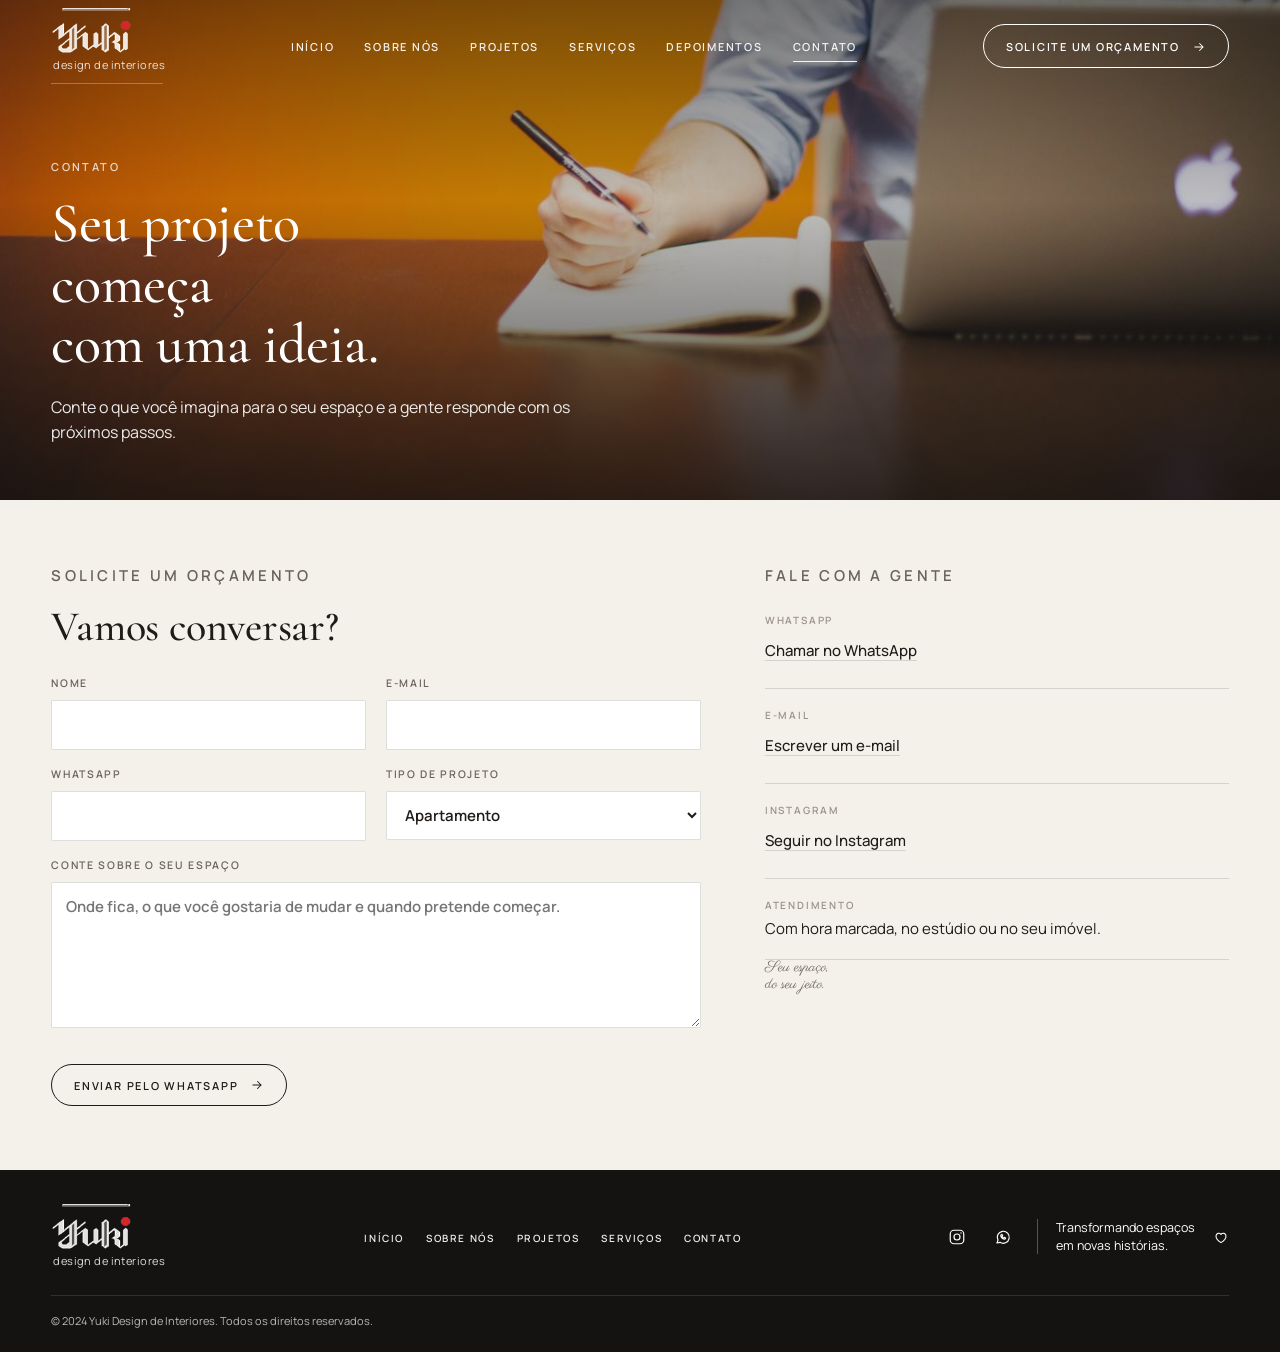
==== contato.html @ 9c8345da "Fotos do Pexels e paginas Sobre, Projetos, Servicos, Depoimentos e Contato Ela pediu fotos de qualid" ====
<!doctype html>
<html lang="pt-BR">
<head>
<meta charset="utf-8">
<meta name="viewport" content="width=device-width, initial-scale=1">
<title>Contato · Yuki Design de Interiores</title>
<meta name="description" content="Fale com a Yuki Design de Interiores e solicite um orçamento para o seu projeto residencial, comercial ou corporativo.">
<link rel="icon" href="img/favicon.png" type="image/png">
<link rel="preconnect" href="https://fonts.googleapis.com">
<link rel="preconnect" href="https://fonts.gstatic.com" crossorigin>
<link rel="stylesheet" href="https://fonts.googleapis.com/css2?family=Cormorant+Garamond:wght@500;600&family=Manrope:wght@400;500;600;700&family=Parisienne&display=swap">
<link rel="stylesheet" href="css/estilo.css">
</head>
<body class="pagina-contato">

<header class="topo" id="topo">
  <div class="miolo">
    <a class="marca" href="index.html" aria-label="Yuki Design de Interiores, início">
      <img src="img/logo-branca.png" alt="Yuki" width="190" height="80">
      <small>design de interiores</small>
    </a>
    <nav aria-label="Principal">
      <ul class="menu" id="menu">
        <li><a href="index.html">Início</a></li>
        <li><a href="sobre.html">Sobre nós</a></li>
        <li><a href="projetos.html">Projetos</a></li>
        <li><a href="servicos.html">Serviços</a></li>
        <li><a href="depoimentos.html">Depoimentos</a></li>
        <li><a href="contato.html" aria-current="page">Contato</a></li>
      </ul>
    </nav>
    <a class="botao claro" href="contato.html">Solicite um orçamento <svg viewBox="0 0 24 24" fill="none" stroke="currentColor" stroke-width="1.8" stroke-linecap="round" stroke-linejoin="round" aria-hidden="true"><path d="M5 12h14M13 6l6 6-6 6"/></svg></a>
    <button class="abrir-menu" type="button" aria-expanded="false" aria-controls="menu" aria-label="Abrir o menu"><svg viewBox="0 0 24 24" fill="none" stroke="currentColor" stroke-width="1.8" stroke-linecap="round" aria-hidden="true"><path d="M4 7h16M4 12h16M4 17h16"/></svg></button>
  </div>
</header>

<main>
  <section class="banner" style="background-image: url('img/contato.jpg')">
    <div class="miolo">
      <p class="rotulo">Contato</p>
      <h1 class="serif">Seu projeto começa<br>com uma ideia.</h1>
      <p class="lead">Conte o que você imagina para o seu espaço e a gente responde com os próximos passos.</p>
    </div>
  </section>

  <section class="secao contato-secao">
    <div class="miolo duas">
      <form class="form" id="form-contato" novalidate>
        <p class="rotulo">Solicite um orçamento</p>
        <h2 class="serif">Vamos conversar?</h2>
        <div class="campos">
          <label>Nome<input type="text" name="nome" autocomplete="name" required></label>
          <label>E-mail<input type="email" name="email" autocomplete="email" required></label>
          <label>WhatsApp<input type="tel" name="whatsapp" autocomplete="tel" inputmode="tel"></label>
          <label>Tipo de projeto<select name="tipo"><option>Apartamento</option><option>Casa</option><option>Loja ou restaurante</option><option>Escritório</option><option>Consultoria de decoração</option><option>Outro</option></select></label>
          <label class="larga">Conte sobre o seu espaço<textarea name="mensagem" rows="5" placeholder="Onde fica, o que você gostaria de mudar e quando pretende começar."></textarea></label>
        </div>
        <button class="botao" type="submit">Enviar pelo WhatsApp <svg viewBox="0 0 24 24" fill="none" stroke="currentColor" stroke-width="1.8" stroke-linecap="round" stroke-linejoin="round" aria-hidden="true"><path d="M5 12h14M13 6l6 6-6 6"/></svg></button>
        <p class="aviso" id="aviso-form" hidden></p>
      </form>
      <aside class="info">
        <p class="rotulo">Fale com a gente</p>
        <ul>
          <li><span class="rotulo-mini">WhatsApp</span><a href="#" data-contato="whatsapp">Chamar no WhatsApp</a></li>
          <li><span class="rotulo-mini">E-mail</span><a href="#" data-contato="email">Escrever um e-mail</a></li>
          <li><span class="rotulo-mini">Instagram</span><a href="#" data-contato="instagram">Seguir no Instagram</a></li>
          <li><span class="rotulo-mini">Atendimento</span><span>Com hora marcada, no estúdio ou no seu imóvel.</span></li>
        </ul>
        <p class="script-escuro">Seu espaço,<br>do seu jeito.</p>
      </aside>
    </div>
  </section>
</main>

<footer class="rodape">
  <div class="miolo linha-1">
    <a class="marca" href="index.html" aria-label="Yuki Design de Interiores, início">
      <img src="img/logo-branca.png" alt="Yuki" width="190" height="80">
      <small>design de interiores</small>
    </a>
    <nav aria-label="Rodapé">
      <ul class="menu">
        <li><a href="index.html">Início</a></li>
        <li><a href="sobre.html">Sobre nós</a></li>
        <li><a href="projetos.html">Projetos</a></li>
        <li><a href="servicos.html">Serviços</a></li>
        <li><a href="contato.html">Contato</a></li>
      </ul>
    </nav>
    <div class="redes">
      <div class="icones">
        <a href="#" data-contato="instagram" aria-label="Instagram"><svg viewBox="0 0 24 24" fill="none" stroke="currentColor" stroke-width="1.6" stroke-linejoin="round" aria-hidden="true"><rect x="3" y="3" width="18" height="18" rx="5"/><circle cx="12" cy="12" r="4"/><circle cx="17.3" cy="6.7" r="0.9" fill="currentColor" stroke="none"/></svg></a>
        <a href="#" data-contato="whatsapp" aria-label="WhatsApp"><svg viewBox="0 0 24 24" fill="none" stroke="currentColor" stroke-width="1.6" stroke-linejoin="round" aria-hidden="true"><path d="M4 20l1.3-3.8A8 8 0 1 1 8 19.1z"/><path d="M9 9.5c0 3 2.5 5.5 5.5 5.5l1-1.5-2-1-1 1a4 4 0 0 1-2-2l1-1-1-2z"/></svg></a>
      </div>
      <p class="frase">Transformando espaços em novas histórias. <svg viewBox="0 0 24 24" fill="none" stroke="currentColor" stroke-width="1.6" stroke-linejoin="round" aria-hidden="true"><path d="M12 20.5s-7.5-4.6-7.5-10A4.1 4.1 0 0 1 12 8.2a4.1 4.1 0 0 1 7.5 2.3c0 5.4-7.5 10-7.5 10z"/></svg></p>
    </div>
  </div>
  <div class="miolo linha-2">© 2024 Yuki Design de Interiores. Todos os direitos reservados.</div>
</footer>

<script src="js/site.js"></script>
</body>
</html>
---- css/estilo.css ----
/* Yuki Design de Interiores: folha de estilo unica, gerada por yuki-paginas.cjs */
:root {
  --escuro: #151311;
  --escuro-2: #1f1b18;
  --creme: #f4f0ea;
  --areia: #ece7df;
  --tinta: #1e1b18;
  --cinza: #6a635b;
  --cinza-claro: #9a938a;
  --vermelho: #d8262c;
  --linha: rgba(30, 27, 24, 0.14);
  --linha-clara: rgba(255, 255, 255, 0.28);
  --branco: #ffffff;
  --margem: clamp(16px, 4vw, 56px);
  --largura: 1240px;
  --serif: "Cormorant Garamond", "Times New Roman", serif;
  --sans: "Manrope", "Segoe UI", Arial, sans-serif;
  --script: "Parisienne", "Brush Script MT", cursive;
}
* { box-sizing: border-box; }
html { scroll-behavior: smooth; }
@media (prefers-reduced-motion: reduce) { html { scroll-behavior: auto; } *, *::before, *::after { transition: none !important; animation: none !important; } }
body { margin: 0; background: var(--creme); color: var(--tinta); font-family: var(--sans); font-size: 15px; line-height: 1.6; -webkit-font-smoothing: antialiased; }
img { display: block; max-width: 100%; }
a { color: inherit; text-decoration: none; }
:focus-visible { outline: 2px solid var(--vermelho); outline-offset: 3px; }
.miolo { width: min(var(--largura), 100% - 2 * var(--margem)); margin-inline: auto; }
.nowrap { white-space: nowrap; }
.centro { text-align: center; }

.rotulo { font-size: 11px; font-weight: 600; letter-spacing: 0.22em; text-transform: uppercase; color: var(--cinza); margin: 0 0 18px; }
.serif { font-family: var(--serif); font-weight: 500; line-height: 1.08; letter-spacing: -0.005em; text-wrap: balance; margin: 0; }
h2.serif.centro { margin-bottom: 36px; font-size: clamp(32px, 3.4vw, 42px); }
.botao { display: inline-flex; align-items: center; gap: 12px; padding: 13px 22px 12px; border: 1px solid currentColor; border-radius: 999px; font-size: 11px; font-weight: 600; letter-spacing: 0.16em; text-transform: uppercase; white-space: nowrap; transition: background .25s, color .25s, border-color .25s; }
.botao svg { width: 14px; height: 14px; flex: none; }
.botao:hover { background: var(--tinta); color: var(--creme); border-color: var(--tinta); }
.botao.claro { color: var(--branco); }
.botao.claro:hover { background: var(--branco); color: var(--tinta); border-color: var(--branco); }
.botao.cheio { background: var(--branco); color: var(--tinta); border-color: var(--branco); }
.botao.cheio:hover { background: transparent; color: var(--branco); }
.ponto { display: inline-block; width: 7px; height: 7px; border-radius: 50%; background: var(--vermelho); vertical-align: middle; margin-left: 5px; position: relative; top: -1px; }

/* Cabecalho sobre o heroi ou o banner */
.topo { position: absolute; inset: 0 0 auto 0; z-index: 5; color: var(--branco); }
.topo .miolo { display: grid; grid-template-columns: auto 1fr auto; align-items: center; gap: 24px; height: 92px; }
.marca { display: inline-flex; flex-direction: column; align-items: flex-start; gap: 2px; padding-bottom: 10px; position: relative; }
.marca img { height: 46px; width: auto; }
.marca small { font-size: 11px; letter-spacing: 0.04em; color: rgba(255,255,255,0.85); padding-left: 2px; }
.marca::after { content: ""; position: absolute; left: 0; bottom: 0; width: 112px; height: 1px; background: var(--linha-clara); }
.menu { display: flex; justify-content: center; gap: 30px; margin: 0; padding: 0; list-style: none; }
.menu a { font-size: 11px; font-weight: 600; letter-spacing: 0.16em; text-transform: uppercase; padding: 10px 0; position: relative; opacity: 0.92; }
.menu a::after { content: ""; position: absolute; left: 0; right: 0; bottom: 2px; height: 1px; background: var(--branco); transform: scaleX(0); transform-origin: left; transition: transform .25s; }
.menu a:hover::after, .menu a[aria-current]::after { transform: scaleX(1); }
.abrir-menu { display: none; width: 44px; height: 44px; border: 1px solid var(--linha-clara); border-radius: 999px; background: transparent; color: var(--branco); cursor: pointer; align-items: center; justify-content: center; }
.abrir-menu svg { width: 20px; height: 20px; }

/* Heroi da home, com o slide de videos */
.heroi { position: relative; min-height: clamp(520px, 44vw, 640px); display: flex; align-items: center; color: var(--branco); background: #171412; overflow: hidden; isolation: isolate; }
.heroi .slides { position: absolute; inset: 0; z-index: -2; }
.heroi .fundo { position: absolute; top: 0; right: 0; bottom: 0; width: 76%; height: 100%; object-fit: cover; object-position: 55% 50%; }
.heroi video.fundo { opacity: 0; transition: opacity 1.6s ease; background: transparent; }
.heroi video.fundo.ativo { opacity: 1; }
.heroi::before { content: ""; position: absolute; inset: 0; z-index: -1; background: linear-gradient(90deg, #171412 0%, #171412 18%, rgba(23,20,18,0.92) 27%, rgba(23,20,18,0.62) 38%, rgba(23,20,18,0.28) 56%, rgba(23,20,18,0.12) 78%, rgba(23,20,18,0.4) 100%), linear-gradient(180deg, rgba(14,12,11,0.5) 0%, rgba(14,12,11,0) 32%); }
.heroi .miolo { display: grid; grid-template-columns: minmax(0, 560px) 1fr; align-items: end; gap: 32px; padding-top: 116px; padding-bottom: 50px; }
.heroi .rotulo { color: rgba(255,255,255,0.78); }
.heroi h1 { font-size: clamp(40px, 4.4vw, 58px); text-wrap: initial; }
.heroi p { max-width: 38ch; margin: 26px 0 32px; font-size: 15px; line-height: 1.65; color: rgba(255,255,255,0.9); }
.assinatura { justify-self: end; align-self: end; text-align: center; font-family: var(--script); font-size: clamp(34px, 3.2vw, 44px); line-height: 1.1; color: rgba(255,255,255,0.95); padding-bottom: 6px; margin: 0; }
.assinatura svg { width: 26px; height: 26px; display: block; margin: 10px auto 0; opacity: 0.9; }

/* Banner das paginas internas */
.banner { position: relative; min-height: clamp(380px, 40vw, 500px); display: flex; align-items: flex-end; color: var(--branco); background-color: var(--escuro); background-position: center; background-size: cover; background-repeat: no-repeat; isolation: isolate; }
.banner::before { content: ""; position: absolute; inset: 0; z-index: -1; background: linear-gradient(180deg, rgba(14,12,11,0.55) 0%, rgba(14,12,11,0.25) 40%, rgba(14,12,11,0.78) 100%); }
.banner .miolo { padding-top: 140px; padding-bottom: 54px; }
.banner .rotulo { color: rgba(255,255,255,0.78); }
.banner h1 { font-size: clamp(38px, 4.4vw, 56px); max-width: 14ch; }
.banner .lead { max-width: 52ch; margin: 20px 0 0; font-size: 16px; color: rgba(255,255,255,0.9); }

/* Faixa de categorias */
.faixa { background: var(--areia); border-bottom: 1px solid var(--linha); }
.faixa ul { display: grid; grid-template-columns: repeat(6, 1fr); margin: 0; padding: 34px 0 30px; list-style: none; }
.faixa li { position: relative; text-align: center; padding: 0 10px; }
.faixa li + li::before { content: ""; position: absolute; left: 0; top: 18%; height: 64%; width: 1px; background: var(--linha); }
.faixa a { display: inline-flex; flex-direction: column; align-items: center; gap: 16px; font-size: 10.5px; font-weight: 600; letter-spacing: 0.2em; text-transform: uppercase; line-height: 1.6; color: var(--cinza); transition: color .3s; }
.faixa .circulo { position: relative; width: 66px; height: 66px; border-radius: 50%; border: 1px solid rgba(30, 27, 24, 0.32); background: transparent; color: var(--tinta); display: grid; place-items: center; transition: background .35s, border-color .35s, color .35s, transform .35s; }
.faixa .circulo::after { content: ""; position: absolute; inset: -6px; border-radius: 50%; border: 1px solid rgba(30, 27, 24, 0.14); transition: inset .35s, border-color .35s; }
.faixa .circulo svg { width: 26px; height: 26px; }
.faixa a:hover { color: var(--tinta); }
.faixa a:hover .circulo { background: var(--tinta); border-color: var(--tinta); color: var(--creme); transform: translateY(-2px); }
.faixa a:hover .circulo::after { inset: -9px; border-color: rgba(30, 27, 24, 0.3); }

/* Projetos em destaque (home) */
.projetos .miolo { display: grid; grid-template-columns: minmax(200px, 250px) 1fr; gap: clamp(24px, 4vw, 64px); padding: 56px 0 56px; align-items: start; }
.projetos h2 { font-size: clamp(36px, 3.6vw, 46px); }
.projetos p { color: var(--cinza); max-width: 30ch; margin: 24px 0 36px; font-size: 14px; }
.grade { display: grid; grid-template-columns: repeat(3, 1fr); gap: 8px; margin: 0; padding: 0; list-style: none; }
.grade li { position: relative; aspect-ratio: 4 / 3; overflow: hidden; background: #d9d2c8; }
.grade img { width: 100%; height: 100%; object-fit: cover; transition: transform .6s; }
.grade li:hover img { transform: scale(1.04); }
.grade a { position: absolute; inset: 0; display: flex; align-items: flex-end; justify-content: space-between; gap: 12px; padding: 14px 14px 12px; color: var(--branco); font-size: 15px; font-weight: 500; background: linear-gradient(180deg, rgba(0,0,0,0) 45%, rgba(0,0,0,0.62) 100%); }
.grade a svg { width: 16px; height: 16px; flex: none; margin-bottom: 3px; }

/* Sobre (home) */
.sobre { background: var(--areia); }
.sobre .caixa { display: grid; width: 100%; margin: 0; padding-right: max(var(--margem), calc((100% - var(--largura)) / 2)); grid-template-columns: minmax(240px, calc(max(var(--margem), (100% - var(--largura)) / 2) + 322px)) minmax(0, 1fr) minmax(200px, 250px); align-items: center; gap: clamp(24px, 4vw, 48px); }
.sobre figure { margin: 0; align-self: stretch; }
.sobre figure img { width: 100%; height: 100%; min-height: 300px; object-fit: cover; }
.sobre .texto { padding: 40px 0; }
.sobre h2 { font-size: clamp(32px, 3.2vw, 40px); }
.sobre p { color: var(--cinza); margin: 22px 0 30px; font-size: 14px; max-width: 48ch; }
.valores { margin: 0; padding: 0 0 0 clamp(20px, 3vw, 40px); list-style: none; border-left: 1px solid var(--linha); align-self: center; }
.valores li { display: grid; grid-template-columns: 32px 1fr; align-items: center; gap: 16px; padding: 10px 0; font-size: 10.5px; font-weight: 600; letter-spacing: 0.16em; text-transform: uppercase; color: var(--cinza); line-height: 1.5; }
.valores svg { width: 28px; height: 28px; color: var(--tinta); }

/* Chamada */
.chamada { position: relative; color: var(--branco); background: var(--escuro); isolation: isolate; overflow: hidden; }
.chamada .fundo { position: absolute; inset: 0; z-index: -2; width: 100%; height: 100%; object-fit: cover; object-position: center 60%; }
.chamada::before { content: ""; position: absolute; inset: 0; z-index: -1; background: rgba(12,10,9,0.7); }
.chamada .miolo { display: grid; grid-template-columns: minmax(180px, 260px) 1fr auto; align-items: center; gap: clamp(24px, 4vw, 56px); padding: 40px 0; }
.chamada .script { font-family: var(--script); font-size: clamp(32px, 3vw, 40px); line-height: 1.1; text-align: center; margin: 0; }
.chamada h2 { font-size: clamp(26px, 2.4vw, 30px); }
.chamada p { margin: 10px 0 0; max-width: 40ch; font-size: 14px; color: rgba(255,255,255,0.88); }

/* Rodape */
.rodape { background: var(--escuro); color: var(--branco); }
.rodape .linha-1 { display: grid; grid-template-columns: auto 1fr auto; align-items: center; gap: 32px; padding: 34px 0 26px; }
.rodape .marca::after { display: none; }
.rodape .marca { padding-bottom: 0; }
.rodape .menu { gap: 22px; }
.rodape .menu a { font-size: 10px; letter-spacing: 0.16em; }
.redes { display: flex; align-items: center; gap: 18px; }
.redes .icones { display: flex; gap: 14px; }
.redes .icones a { width: 32px; height: 32px; display: grid; place-items: center; border-radius: 50%; transition: background .25s; }
.redes .icones a:hover { background: rgba(255,255,255,0.1); }
.redes .icones svg { width: 18px; height: 18px; }
.redes .frase { display: flex; align-items: center; gap: 14px; padding-left: 18px; border-left: 1px solid var(--linha-clara); font-size: 12.5px; line-height: 1.4; max-width: 24ch; margin: 0; }
.redes .frase svg { width: 16px; height: 16px; flex: none; }
.rodape .linha-2 { border-top: 1px solid rgba(255,255,255,0.12); padding: 16px 0 22px; font-size: 11px; color: rgba(255,255,255,0.7); }

/* Secoes das paginas internas */
.secao { padding: 64px 0; }
.secao.valores-secao, .secao.tira-fotos { background: var(--areia); }
.duas { display: grid; grid-template-columns: minmax(280px, 1fr) minmax(0, 1.2fr); gap: clamp(28px, 5vw, 72px); align-items: center; }
.duas h2 { font-size: clamp(32px, 3.4vw, 42px); margin-bottom: 20px; }
.duas p { color: var(--cinza); font-size: 15px; margin: 0 0 16px; max-width: 56ch; }
.duas .botao { margin-top: 12px; }
.foto-lateral { margin: 0; }
.foto-lateral img { width: 100%; height: auto; aspect-ratio: 4 / 5; object-fit: cover; }
.cartoes { list-style: none; margin: 36px 0 0; padding: 0; display: grid; gap: 24px; }
.cartoes.quatro { grid-template-columns: repeat(4, 1fr); }
.cartoes.tres { grid-template-columns: repeat(3, 1fr); }
.cartoes li { background: var(--creme); border: 1px solid var(--linha); padding: 28px 26px; }
.cartoes > li > svg { width: 30px; height: 30px; color: var(--tinta); }
.cartoes h3 { font-family: var(--serif); font-size: 25px; font-weight: 500; margin: 14px 0 8px; line-height: 1.15; }
.cartoes p { margin: 0; color: var(--cinza); font-size: 14px; }
.valores-secao .cartoes li { background: transparent; border: 0; border-top: 1px solid var(--tinta); padding: 22px 0 0; }
.servicos-lista li { background: var(--branco); }
.passos { list-style: none; margin: 36px 0 0; padding: 0; display: grid; grid-template-columns: repeat(5, 1fr); gap: 20px; }
.passos li { border-top: 1px solid var(--tinta); padding-top: 18px; }
.passos .num { font-family: var(--serif); font-size: 36px; line-height: 1; color: var(--tinta); display: block; }
.passos h3 { font-size: 11px; letter-spacing: 0.18em; text-transform: uppercase; margin: 14px 0 10px; }
.passos p { margin: 0; color: var(--cinza); font-size: 13.5px; }
.tira { list-style: none; margin: 0; padding: 0; display: grid; grid-template-columns: repeat(3, 1fr); gap: 10px; }
.tira li { aspect-ratio: 4 / 3; overflow: hidden; }
.tira img { width: 100%; height: 100%; object-fit: cover; }

/* Galeria de projetos */
.filtros { display: flex; flex-wrap: wrap; gap: 8px; justify-content: center; margin-bottom: 36px; }
.filtros button { font: inherit; font-size: 10.5px; letter-spacing: 0.18em; text-transform: uppercase; font-weight: 600; padding: 10px 18px; border: 1px solid var(--linha); background: transparent; color: var(--cinza); border-radius: 999px; cursor: pointer; transition: background .25s, color .25s, border-color .25s; }
.filtros button[aria-pressed="true"], .filtros button:hover { background: var(--tinta); color: var(--creme); border-color: var(--tinta); }
.galeria { list-style: none; margin: 0; padding: 0; display: grid; grid-template-columns: repeat(3, 1fr); gap: 10px; }
.galeria li.oculto { display: none; }
.galeria button { all: unset; display: block; position: relative; aspect-ratio: 4 / 3; overflow: hidden; cursor: pointer; background: #d9d2c8; width: 100%; }
.galeria button:focus-visible { outline: 2px solid var(--vermelho); outline-offset: 2px; }
.galeria img { width: 100%; height: 100%; object-fit: cover; transition: transform .6s; }
.galeria button:hover img { transform: scale(1.04); }
.galeria .legenda { position: absolute; inset: auto 0 0 0; padding: 40px 16px 14px; color: var(--branco); background: linear-gradient(180deg, rgba(0,0,0,0) 0%, rgba(0,0,0,0.65) 100%); display: flex; flex-direction: column; gap: 2px; }
.galeria .cat { font-size: 10px; letter-spacing: 0.18em; text-transform: uppercase; opacity: 0.8; }
.galeria .nome { font-size: 15px; font-weight: 500; }
.ampliada { border: 0; padding: 0; background: transparent; max-width: min(1100px, 92vw); overflow: visible; }
.ampliada::backdrop { background: rgba(10,9,8,0.86); }
.ampliada img { width: 100%; height: auto; max-height: 78vh; object-fit: contain; display: block; }
.ampliada p { color: var(--branco); margin: 12px 0 0; font-size: 14px; display: flex; gap: 12px; flex-wrap: wrap; }
.ampliada p strong { font-weight: 600; }
.ampliada p span { opacity: 0.75; }
.ampliada .fechar { position: absolute; top: -46px; right: 0; width: 36px; height: 36px; border: 1px solid rgba(255,255,255,0.4); border-radius: 50%; background: transparent; color: var(--branco); cursor: pointer; display: grid; place-items: center; }
.ampliada .fechar svg { width: 18px; height: 18px; }

/* Depoimentos */
.depoimentos li { position: relative; background: var(--branco); }
.depoimentos .aspas { color: var(--vermelho); }
.depoimentos blockquote { margin: 14px 0 18px; font-family: var(--serif); font-size: 21px; line-height: 1.3; }
.depoimentos .autor { display: flex; flex-direction: column; gap: 2px; font-size: 13px; color: var(--cinza); }
.depoimentos .autor strong { color: var(--tinta); font-weight: 600; }
.nota { text-align: center; color: var(--cinza-claro); font-size: 12px; margin: 24px 0 0; }

/* Contato */
.contato-secao .duas { grid-template-columns: minmax(0, 1.4fr) minmax(260px, 1fr); align-items: start; }
.form h2 { margin-bottom: 0; }
.form .campos { display: grid; grid-template-columns: 1fr 1fr; gap: 16px 20px; margin: 26px 0 24px; }
.form label { display: flex; flex-direction: column; gap: 8px; font-size: 10.5px; letter-spacing: 0.16em; text-transform: uppercase; font-weight: 600; color: var(--cinza); }
.form label.larga { grid-column: 1 / -1; }
.form input, .form select, .form textarea { font: inherit; font-size: 15px; letter-spacing: 0; text-transform: none; padding: 12px 14px; border: 1px solid var(--linha); background: var(--branco); color: var(--tinta); border-radius: 2px; }
.form textarea { resize: vertical; }
.form input:focus, .form select:focus, .form textarea:focus { outline: 2px solid var(--tinta); outline-offset: 0; border-color: var(--tinta); }
.form .botao { cursor: pointer; font-family: var(--sans); background: transparent; color: var(--tinta); }
.form .botao:hover { background: var(--tinta); color: var(--creme); }
.form .aviso { margin: 16px 0 0; font-size: 14px; color: var(--cinza); }
.info ul { list-style: none; margin: 24px 0 0; padding: 0; display: grid; gap: 18px; }
.info li { display: grid; gap: 4px; padding-bottom: 18px; border-bottom: 1px solid var(--linha); font-size: 15px; }
.rotulo-mini { font-size: 10px; letter-spacing: 0.18em; text-transform: uppercase; color: var(--cinza-claro); font-weight: 600; }
.info a { display: inline-block; padding: 7px 0; font-weight: 500; text-decoration: underline; text-underline-offset: 4px; text-decoration-color: var(--linha); }
.info a:hover { text-decoration-color: var(--tinta); }
.script-escuro { font-family: var(--script); font-size: 38px; line-height: 1.1; margin: 36px 0 0; color: var(--tinta); }

/* Telas medias */
@media (max-width: 1100px) {
  .projetos .miolo { grid-template-columns: 1fr; }
  .projetos p { max-width: 52ch; }
  .sobre .caixa { grid-template-columns: minmax(200px, calc(max(var(--margem), (100% - var(--largura)) / 2) + 300px)) 1fr; }
  .valores { grid-column: 1 / -1; border-left: 0; padding: 0 0 36px; display: grid; grid-template-columns: repeat(4, 1fr); gap: 12px; }
  .valores li { grid-template-columns: 28px 1fr; }
  .cartoes.quatro { grid-template-columns: repeat(2, 1fr); }
  .passos { grid-template-columns: repeat(3, 1fr); }
}

/* Celular */
@media (max-width: 900px) {
  .topo .miolo { grid-template-columns: auto 1fr auto; height: 76px; }
  .menu { display: none; }
  .abrir-menu { display: inline-flex; justify-self: end; }
  .topo.aberto .menu { display: flex; flex-direction: column; gap: 4px; position: absolute; left: 0; right: 0; top: 76px; padding: 12px var(--margem) 20px; background: rgba(21,19,17,0.96); border-top: 1px solid var(--linha-clara); }
  .topo.aberto .menu a { display: block; padding: 12px 0; font-size: 12px; }
  .topo .botao { display: none; }
  .heroi { min-height: 0; }
  .heroi .fundo { width: 100%; object-position: 62% 50%; }
  .heroi::before { background: linear-gradient(90deg, rgba(23,20,18,0.72) 0%, rgba(23,20,18,0.55) 50%, rgba(23,20,18,0.35) 100%), linear-gradient(180deg, rgba(14,12,11,0.5) 0%, rgba(14,12,11,0) 32%); }
  .heroi .miolo { grid-template-columns: 1fr; padding-top: 112px; padding-bottom: 40px; gap: 24px; }
  .heroi h1 { font-size: clamp(36px, 10.5vw, 46px); }
  .assinatura { justify-self: start; text-align: left; }
  .assinatura svg { margin-left: 2px; }
  .banner { min-height: 340px; }
  .banner .miolo { padding-top: 110px; padding-bottom: 36px; }
  .banner h1 { font-size: clamp(34px, 9.5vw, 42px); max-width: none; }
  .faixa ul { grid-template-columns: repeat(3, 1fr); row-gap: 26px; padding: 28px 0 26px; }
  .faixa li { padding: 0 6px; }
  .faixa li + li::before { display: none; }
  .faixa a { font-size: 10px; letter-spacing: 0.16em; gap: 12px; }
  .faixa .circulo { width: 58px; height: 58px; }
  .faixa .circulo::after { inset: -5px; }
  .grade { grid-template-columns: repeat(2, 1fr); }
  .sobre .caixa { grid-template-columns: 1fr; gap: 0; padding-right: 0; }
  .sobre figure img { min-height: 0; aspect-ratio: 16 / 10; }
  .sobre .texto { padding: 32px var(--margem) 24px; }
  .valores { grid-template-columns: repeat(2, 1fr); padding: 0 var(--margem) 32px; }
  .chamada .miolo { grid-template-columns: 1fr; text-align: center; gap: 18px; padding: 36px 0; }
  .chamada p { margin-inline: auto; }
  .chamada .botao { justify-self: center; }
  .rodape .linha-1 { grid-template-columns: 1fr; justify-items: center; gap: 22px; text-align: center; }
  .rodape .marca { align-items: center; }
  .rodape .menu { display: flex; flex-wrap: wrap; justify-content: center; gap: 14px 20px; }
  .redes { flex-direction: column; gap: 14px; }
  .redes .frase { border-left: 0; padding-left: 0; justify-content: center; max-width: none; }
  .rodape .linha-2 { text-align: center; }
  .secao { padding: 48px 0; }
  .duas, .contato-secao .duas { grid-template-columns: 1fr; gap: 28px; }
  .foto-lateral img { aspect-ratio: 4 / 3; }
  .cartoes.tres { grid-template-columns: repeat(2, 1fr); gap: 14px; }
  .cartoes li { padding: 22px 20px; }
  .passos { grid-template-columns: 1fr; gap: 18px; }
  .galeria { grid-template-columns: repeat(2, 1fr); gap: 8px; }
  .galeria .legenda { padding: 28px 12px 10px; }
  .galeria .nome { font-size: 13px; }
  .tira { grid-template-columns: 1fr; }
  .form .campos { grid-template-columns: 1fr; }
  .ampliada .fechar { top: -44px; }
}
@media (max-width: 600px) {
  .cartoes.quatro, .cartoes.tres { grid-template-columns: 1fr; }
  .filtros button { padding: 9px 14px; font-size: 10px; letter-spacing: 0.14em; }
}
@media (max-width: 480px) {
  .grade { grid-template-columns: 1fr 1fr; gap: 6px; }
  .grade a { font-size: 13px; padding: 10px; }
  .faixa a { font-size: 11px; }
  .galeria { grid-template-columns: 1fr; }
}
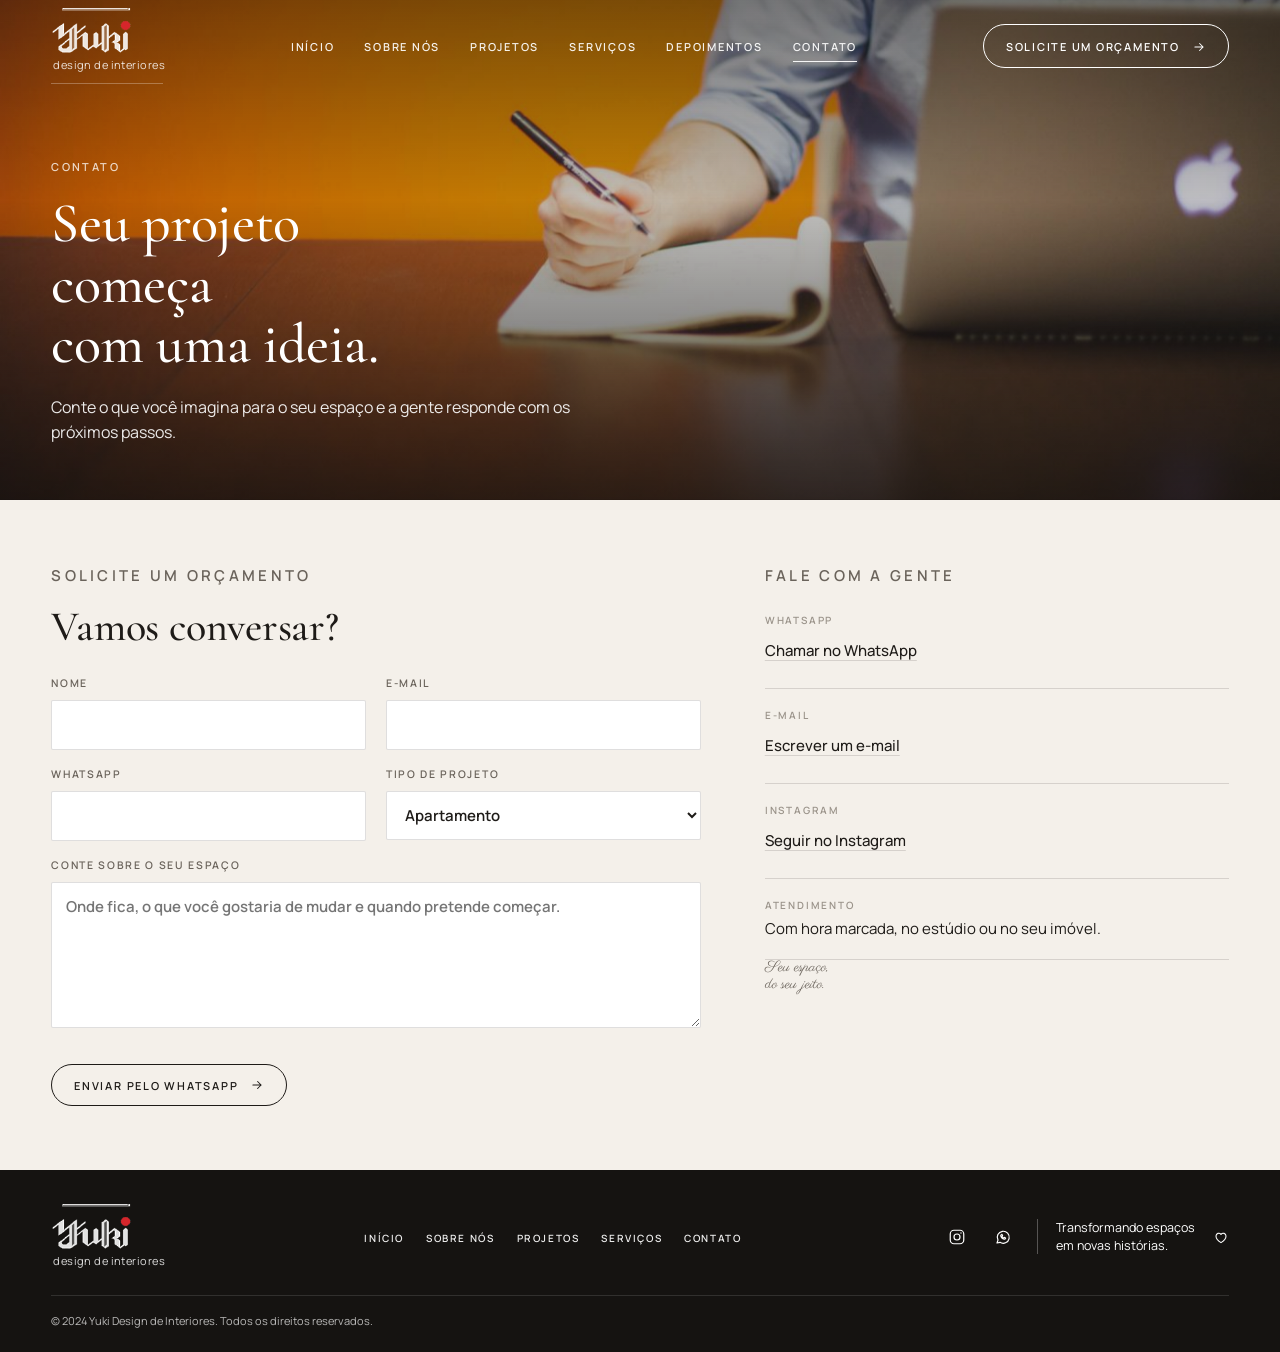
==== commit 4b983f6e: "Sobre nos e Servicos mais criativos, com animacoes Ela achou as duas paginas basicas e pediu mais cr" ====
--- a/contato.html
+++ b/contato.html
@@ -35,11 +35,12 @@
 </header>
 
 <main>
-  <section class="banner" style="background-image: url('img/contato.jpg')">
+  <section class="banner">
+    <img class="banner-foto" src="img/contato.jpg" alt="" width="1800" height="1200" fetchpriority="high">
     <div class="miolo">
-      <p class="rotulo">Contato</p>
-      <h1 class="serif">Seu projeto começa<br>com uma ideia.</h1>
-      <p class="lead">Conte o que você imagina para o seu espaço e a gente responde com os próximos passos.</p>
+      <p class="rotulo entra" style="--i:0">Contato</p>
+      <h1 class="serif"><span class="linha" style="--i:0">Seu projeto começa</span><span class="linha" style="--i:1">com uma ideia.</span></h1>
+      <p class="lead entra" style="--i:3">Conte o que você imagina para o seu espaço e a gente responde com os próximos passos.</p>
     </div>
   </section>
 
--- a/css/estilo.css
+++ b/css/estilo.css
@@ -69,8 +69,13 @@
 .assinatura svg { width: 26px; height: 26px; display: block; margin: 10px auto 0; opacity: 0.9; }
 
 /* Banner das paginas internas */
-.banner { position: relative; min-height: clamp(380px, 40vw, 500px); display: flex; align-items: flex-end; color: var(--branco); background-color: var(--escuro); background-position: center; background-size: cover; background-repeat: no-repeat; isolation: isolate; }
+.banner { position: relative; min-height: clamp(380px, 40vw, 500px); display: flex; align-items: flex-end; color: var(--branco); background-color: var(--escuro); isolation: isolate; overflow: hidden; }
+.banner .banner-foto { position: absolute; inset: 0; z-index: -2; width: 100%; height: 100%; object-fit: cover; transform-origin: 55% 45%; animation: kenburns 18s ease-out both; }
 .banner::before { content: ""; position: absolute; inset: 0; z-index: -1; background: linear-gradient(180deg, rgba(14,12,11,0.55) 0%, rgba(14,12,11,0.25) 40%, rgba(14,12,11,0.78) 100%); }
+.banner h1 .linha { display: block; opacity: 0; transform: translateY(34px); animation: subir .9s cubic-bezier(.2, .7, .2, 1) forwards; animation-delay: calc(.2s + var(--i, 0) * .13s); }
+.banner .entra { opacity: 0; transform: translateY(18px); animation: subir .8s cubic-bezier(.2, .7, .2, 1) forwards; animation-delay: calc(.15s + var(--i, 0) * .13s); }
+@keyframes kenburns { from { transform: scale(1.1); } to { transform: scale(1); } }
+@keyframes subir { to { opacity: 1; transform: none; } }
 .banner .miolo { padding-top: 140px; padding-bottom: 54px; }
 .banner .rotulo { color: rgba(255,255,255,0.78); }
 .banner h1 { font-size: clamp(38px, 4.4vw, 56px); max-width: 14ch; }
@@ -285,3 +290,130 @@
   .faixa a { font-size: 11px; }
   .galeria { grid-template-columns: 1fr; }
 }
+
+/* Aparecer ao rolar (so com JS ligado, para nunca esconder conteudo) */
+html.js .revela { opacity: 0; transform: translateY(28px); transition: opacity .9s cubic-bezier(.2, .7, .2, 1), transform .9s cubic-bezier(.2, .7, .2, 1); transition-delay: var(--atraso, 0s); }
+html.js .revela.visto { opacity: 1; transform: none; }
+
+/* Letreiro deslizante */
+.letreiro { overflow: hidden; border-top: 1px solid var(--linha); border-bottom: 1px solid var(--linha); background: var(--creme); padding: 14px 0; }
+.letreiro .trilho { display: flex; align-items: center; gap: 36px; width: max-content; animation: deslizar 38s linear infinite; font-family: var(--serif); font-size: 22px; font-weight: 500; color: var(--tinta); white-space: nowrap; }
+.letreiro:hover .trilho { animation-play-state: paused; }
+.letreiro .sep { width: 6px; height: 6px; border-radius: 50%; background: var(--vermelho); flex: none; }
+@keyframes deslizar { from { transform: translateX(0); } to { transform: translateX(-50%); } }
+
+/* Sobre: bloco editorial com colagem */
+.editorial { padding-bottom: 80px; }
+.serif.grande { font-size: clamp(32px, 4vw, 52px); max-width: 22ch; margin-bottom: 44px; }
+.colagem-texto { display: grid; grid-template-columns: minmax(300px, 1fr) minmax(0, 1.1fr); gap: clamp(32px, 6vw, 96px); align-items: center; }
+.colagem { position: relative; padding: 0 12% 14% 0; }
+.colagem .alta { width: 100%; aspect-ratio: 3 / 4; object-fit: cover; display: block; }
+.colagem .baixa { position: absolute; right: 0; bottom: 0; width: 56%; aspect-ratio: 4 / 3; object-fit: cover; box-shadow: 0 24px 60px rgba(30, 27, 24, 0.22); }
+.colagem .moldura { position: absolute; left: 7%; top: 6%; right: 5%; bottom: 8%; border: 1px solid rgba(30, 27, 24, 0.28); pointer-events: none; }
+.colagem-texto .texto p { color: var(--cinza); font-size: 15px; margin: 0 0 16px; }
+.marcas { list-style: none; margin: 22px 0 28px; padding: 0; display: flex; flex-wrap: wrap; gap: 8px; }
+.marcas li { font-size: 10.5px; letter-spacing: 0.16em; text-transform: uppercase; font-weight: 600; color: var(--cinza); border: 1px solid var(--linha); border-radius: 999px; padding: 7px 14px; transition: background .3s, color .3s, border-color .3s; }
+.marcas li:hover { background: var(--tinta); color: var(--creme); border-color: var(--tinta); }
+
+/* Sobre: manifesto escuro */
+.manifesto { background: var(--escuro); color: var(--branco); padding: 72px 0; }
+.manifesto .rotulo { color: rgba(255,255,255,0.6); }
+.frases { list-style: none; margin: 0; padding: 0; display: grid; grid-template-columns: repeat(3, 1fr); gap: clamp(24px, 4vw, 56px); }
+.frases li { position: relative; padding-top: 24px; }
+.frases li::before { content: ""; position: absolute; left: 0; top: 0; width: 44px; height: 1px; background: var(--vermelho); transition: width .9s cubic-bezier(.2, .7, .2, 1) .3s; }
+html.js .frases li.visto::before { width: 100%; }
+.frases .serif { display: block; font-size: clamp(28px, 2.8vw, 38px); line-height: 1.1; margin-bottom: 14px; }
+.frases p { margin: 0; color: rgba(255,255,255,0.72); font-size: 14.5px; max-width: 38ch; }
+
+/* Sobre: cartoes de valores com movimento */
+.valores-cartoes li { transition: transform .4s cubic-bezier(.2, .7, .2, 1), border-color .4s; }
+.valores-cartoes li:hover { transform: translateY(-6px); border-top-color: var(--vermelho); }
+.valores-cartoes .icone { display: grid; place-items: center; width: 54px; height: 54px; border-radius: 50%; border: 1px solid rgba(30, 27, 24, 0.3); margin-bottom: 6px; transition: background .4s, color .4s, border-color .4s; }
+.valores-cartoes .icone svg { width: 24px; height: 24px; }
+.valores-cartoes li:hover .icone { background: var(--tinta); color: var(--creme); border-color: var(--tinta); }
+
+/* Linha do tempo das etapas, que se desenha ao rolar */
+.linha-do-tempo { position: relative; margin-top: 44px; }
+.linha-do-tempo .trilha { position: absolute; left: 0; right: 0; top: 0; height: 1px; background: var(--linha); }
+.linha-do-tempo .progresso { position: absolute; left: 0; top: -1px; height: 3px; width: 100%; background: var(--tinta); transform-origin: left; transform: scaleX(var(--p, 0)); transition: transform .25s linear; }
+.linha-do-tempo .passos { margin-top: 0; }
+.linha-do-tempo .passos li { border-top: 0; padding-top: 30px; position: relative; }
+.linha-do-tempo .passos li::before { content: ""; position: absolute; left: 0; top: -5px; width: 11px; height: 11px; border-radius: 50%; background: var(--creme); border: 1px solid var(--tinta); transition: background .4s, transform .4s; }
+html.js .linha-do-tempo .passos li.visto::before { background: var(--vermelho); border-color: var(--vermelho); transform: scale(1.15); }
+
+/* Servicos: lista editorial com foto fixa */
+.duas-fixo { display: grid; grid-template-columns: minmax(300px, 0.9fr) minmax(0, 1.1fr); gap: clamp(32px, 6vw, 96px); align-items: start; }
+.quadro-fixo { position: sticky; top: 96px; }
+.quadro { position: relative; aspect-ratio: 4 / 5; overflow: hidden; background: #d9d2c8; }
+.quadro img { position: absolute; inset: 0; width: 100%; height: 100%; object-fit: cover; opacity: 0; transform: scale(1.06); transition: opacity 1s ease, transform 1.6s ease; }
+.quadro img.ativo { opacity: 1; transform: scale(1); }
+.quadro .moldura { position: absolute; inset: 18px; border: 1px solid rgba(255,255,255,0.45); pointer-events: none; }
+.servicos-editorial { list-style: none; margin: 0; padding: 0; }
+.servicos-editorial > li { padding: 34px 0 34px 22px; border-top: 1px solid var(--linha); position: relative; transition: padding-left .5s cubic-bezier(.2, .7, .2, 1); }
+.servicos-editorial > li::before { content: ""; position: absolute; left: 0; top: 34px; bottom: 34px; width: 2px; background: var(--vermelho); transform: scaleY(0); transform-origin: top; transition: transform .5s cubic-bezier(.2, .7, .2, 1); }
+.servicos-editorial > li.foco { padding-left: 30px; }
+.servicos-editorial > li.foco::before { transform: scaleY(1); }
+.servicos-editorial .foto-mini { display: none; }
+.servicos-editorial .cabeca { display: flex; align-items: center; gap: 16px; }
+.servicos-editorial .icone { display: grid; place-items: center; width: 46px; height: 46px; border-radius: 50%; border: 1px solid rgba(30, 27, 24, 0.3); flex: none; transition: background .4s, color .4s, border-color .4s; }
+.servicos-editorial .icone svg { width: 22px; height: 22px; }
+.servicos-editorial > li.foco .icone { background: var(--tinta); color: var(--creme); border-color: var(--tinta); }
+.servicos-editorial h3 { font-family: var(--serif); font-size: clamp(26px, 2.6vw, 32px); font-weight: 500; margin: 0; line-height: 1.1; }
+.servicos-editorial > li > p { margin: 14px 0 14px; color: var(--cinza); font-size: 15px; max-width: 56ch; }
+.servicos-editorial .itens { list-style: none; margin: 0; padding: 0; display: flex; flex-wrap: wrap; gap: 8px 18px; }
+.servicos-editorial .itens li { font-size: 12.5px; color: var(--cinza); position: relative; padding-left: 14px; }
+.servicos-editorial .itens li::before { content: ""; position: absolute; left: 0; top: 9px; width: 6px; height: 1px; background: var(--vermelho); }
+
+/* Servicos: para quem e */
+.perfis { background: var(--areia); }
+.perfis-lista { list-style: none; margin: 36px 0 0; padding: 0; display: grid; grid-template-columns: repeat(3, 1fr); gap: 20px; }
+.perfis-lista a { display: block; background: var(--creme); border: 1px solid var(--linha); overflow: hidden; height: 100%; transition: transform .45s cubic-bezier(.2, .7, .2, 1), box-shadow .45s; }
+.perfis-lista a:hover { transform: translateY(-6px); box-shadow: 0 24px 50px rgba(30, 27, 24, 0.14); }
+.perfis-lista img { width: 100%; aspect-ratio: 16 / 9; object-fit: cover; transition: transform .8s; }
+.perfis-lista a:hover img { transform: scale(1.05); }
+.perfis-lista .corpo { display: grid; gap: 10px; padding: 24px 24px 26px; }
+.perfis-lista .serif { font-size: 27px; line-height: 1.1; }
+.perfis-lista .desc { color: var(--cinza); font-size: 14px; }
+.perfis-lista .ir { display: inline-flex; align-items: center; gap: 10px; font-size: 10.5px; letter-spacing: 0.16em; text-transform: uppercase; font-weight: 600; margin-top: 6px; }
+.perfis-lista .ir svg { width: 14px; height: 14px; transition: transform .3s; }
+.perfis-lista a:hover .ir svg { transform: translateX(5px); }
+
+/* Servicos: o que voce recebe */
+.inclui .duas { align-items: start; }
+.inclui h2 { font-size: clamp(30px, 3.2vw, 40px); max-width: 16ch; }
+.lista-check { list-style: none; margin: 0; padding: 0; display: grid; gap: 14px; }
+.lista-check li { display: flex; align-items: center; gap: 14px; padding: 14px 0; border-bottom: 1px solid var(--linha); font-size: 15px; }
+.lista-check svg { width: 26px; height: 26px; flex: none; color: var(--tinta); }
+.lista-check .tique { stroke: var(--vermelho); stroke-dasharray: 20; stroke-dashoffset: 20; transition: stroke-dashoffset .6s ease calc(var(--atraso, 0s) + .5s); }
+html.js .lista-check li.visto .tique { stroke-dashoffset: 0; }
+
+@media (prefers-reduced-motion: reduce) {
+  html.js .revela { opacity: 1; transform: none; transition: none; }
+  .banner h1 .linha, .banner .entra { opacity: 1; transform: none; }
+  .banner .banner-foto { transform: none; }
+  .letreiro .trilho { animation: none; }
+  .lista-check .tique { stroke-dashoffset: 0; }
+  .linha-do-tempo .progresso { transform: scaleX(1); }
+  .quadro img { transform: none; }
+}
+@media (max-width: 1100px) {
+  .frases { grid-template-columns: 1fr; gap: 28px; }
+  .perfis-lista { grid-template-columns: 1fr; }
+}
+@media (max-width: 900px) {
+  .colagem-texto { grid-template-columns: 1fr; gap: 32px; }
+  .colagem { padding: 0 10% 12% 0; }
+  .serif.grande { margin-bottom: 28px; }
+  .manifesto { padding: 52px 0; }
+  .linha-do-tempo .trilha { left: 5px; right: auto; top: 0; bottom: 0; width: 1px; height: auto; }
+  .linha-do-tempo .progresso { left: -1px; top: 0; width: 3px; height: 100%; transform-origin: top; transform: scaleY(var(--p, 0)); }
+  .linha-do-tempo .passos li { padding: 0 0 0 28px; }
+  .linha-do-tempo .passos li::before { left: 0; top: 10px; }
+  .duas-fixo { grid-template-columns: 1fr; }
+  .quadro-fixo { display: none; }
+  .servicos-editorial .foto-mini { display: block; width: 100%; aspect-ratio: 16 / 9; object-fit: cover; margin-bottom: 18px; }
+  .servicos-editorial > li { padding-left: 0; }
+  .servicos-editorial > li.foco { padding-left: 0; }
+  .servicos-editorial > li::before { display: none; }
+  .letreiro .trilho { font-size: 18px; gap: 24px; }
+}
